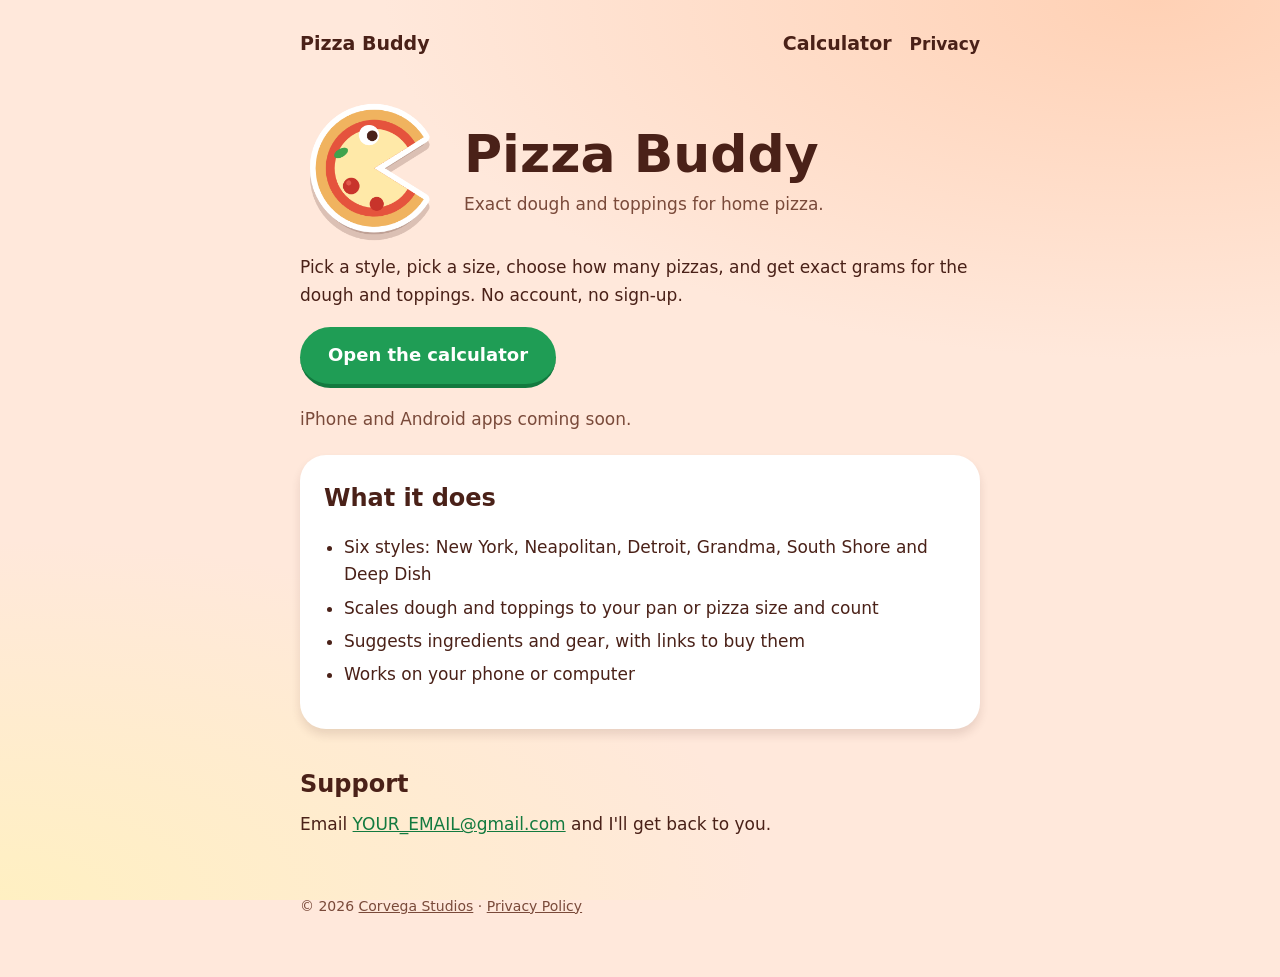
==== index.html @ 5227f6b6 "Move site to repo root; use pizzabuddy.io Co-Authored-By: Claude Sonnet 5.5 <noreply@anthropic.com>" ====
<!doctype html><html lang="en"><head><meta charset="utf-8"><meta name="viewport" content="width=device-width,initial-scale=1">
<title>Pizza Buddy | Home pizza dough calculator</title>
<meta name="description" content="Pick a style and size, get exact dough and topping weights for home pizza. Six styles from New York to Deep Dish.">
<meta property="og:title" content="Pizza Buddy"><meta property="og:description" content="Exact dough and topping weights for home pizza."><meta property="og:image" content="https://pizzabuddy.io/assets/social-og-1200x630.png"><meta property="og:url" content="https://pizzabuddy.io/">
<link rel="icon" href="assets/favicon-32.png"><link rel="apple-touch-icon" href="assets/apple-touch-icon-180.png"><link rel="stylesheet" href="style.css"></head><body><div class="wrap">
<nav><a href="./">Pizza Buddy</a><span><a href="app/">Calculator</a><a href="privacy.html">Privacy</a></span></nav>
<div class="hero"><img src="assets/mark-256.png" alt="Pizza Buddy logo"><div>
<h1 style="margin:0 0 8px">Pizza Buddy</h1>
<p class="muted" style="margin:0">Exact dough and toppings for home pizza.</p></div></div>
<p>Pick a style, pick a size, choose how many pizzas, and get exact grams for the dough and toppings. No account, no sign-up.</p>
<div class="row"><a class="btn" href="app/">Open the calculator</a></div>
<p class="muted">iPhone and Android apps coming soon.</p>
<div class="card"><h2 style="margin-top:0">What it does</h2><ul>
<li>Six styles: New York, Neapolitan, Detroit, Grandma, South Shore and Deep Dish</li>
<li>Scales dough and toppings to your pan or pizza size and count</li>
<li>Suggests ingredients and gear, with links to buy them</li>
<li>Works on your phone or computer</li></ul></div>
<h2>Support</h2>
<p>Email <a href="mailto:YOUR_EMAIL@gmail.com">YOUR_EMAIL@gmail.com</a> and I'll get back to you.</p>
<footer>&copy; 2026 <a href="studio/">Corvega Studios</a> &middot; <a href="privacy.html">Privacy Policy</a></footer>
</div></body></html>
---- style.css ----
:root{--page:#FFE8DB;--ink:#4A2118;--muted:#7A4A3A;--surface:#fff;--accent:#1F9D55;--deep:#137A3F;--line:#FFD2BC}
*{box-sizing:border-box}
body{margin:0;background:var(--page);color:var(--ink);font:17px/1.6 ui-rounded,"SF Pro Rounded","Nunito","Segoe UI",system-ui,sans-serif;min-height:100vh;background-image:radial-gradient(60% 40% at 90% 0%,#FFD1B5,transparent),radial-gradient(60% 40% at 0% 100%,#FFF0C2,transparent);background-attachment:fixed}
.wrap{max-width:720px;margin:0 auto;padding:28px 20px 60px}
nav{display:flex;justify-content:space-between;align-items:center;margin-bottom:44px;font-weight:600}
nav a{color:var(--ink);text-decoration:none;margin-left:18px}nav a:first-child{margin-left:0;font-size:19px}
h1{font-size:clamp(34px,7vw,52px);line-height:1.1;margin:0 0 16px}
h2{font-size:24px;margin:36px 0 8px}
p{margin:0 0 14px}.muted{color:var(--muted)}
.card{background:var(--surface);border-radius:26px;padding:24px;box-shadow:0 6px 10px rgba(74,33,24,.12);margin:22px 0}
.btn{display:inline-block;background:var(--accent);color:#fff;text-decoration:none;font-weight:600;padding:14px 28px;border-radius:999px;border-bottom:4px solid var(--deep);font-size:18px}
.btn:active{transform:translateY(2px)}
.btn.ghost{background:#fff;color:var(--ink);border:2px solid var(--line);border-bottom-width:4px}
a{color:var(--deep)}ul{padding-left:20px}li{margin-bottom:6px}
.hero{display:flex;align-items:center;gap:24px;flex-wrap:wrap;margin-bottom:12px}
.hero img{width:140px;height:140px}
.row{display:flex;gap:12px;flex-wrap:wrap;margin:18px 0}
.soon{display:inline-block;background:#fff;border:2px dashed var(--line);border-radius:14px;padding:10px 16px;color:var(--muted);font-weight:600}
footer{margin-top:56px;color:var(--muted);font-size:14px}footer a{color:var(--muted)}
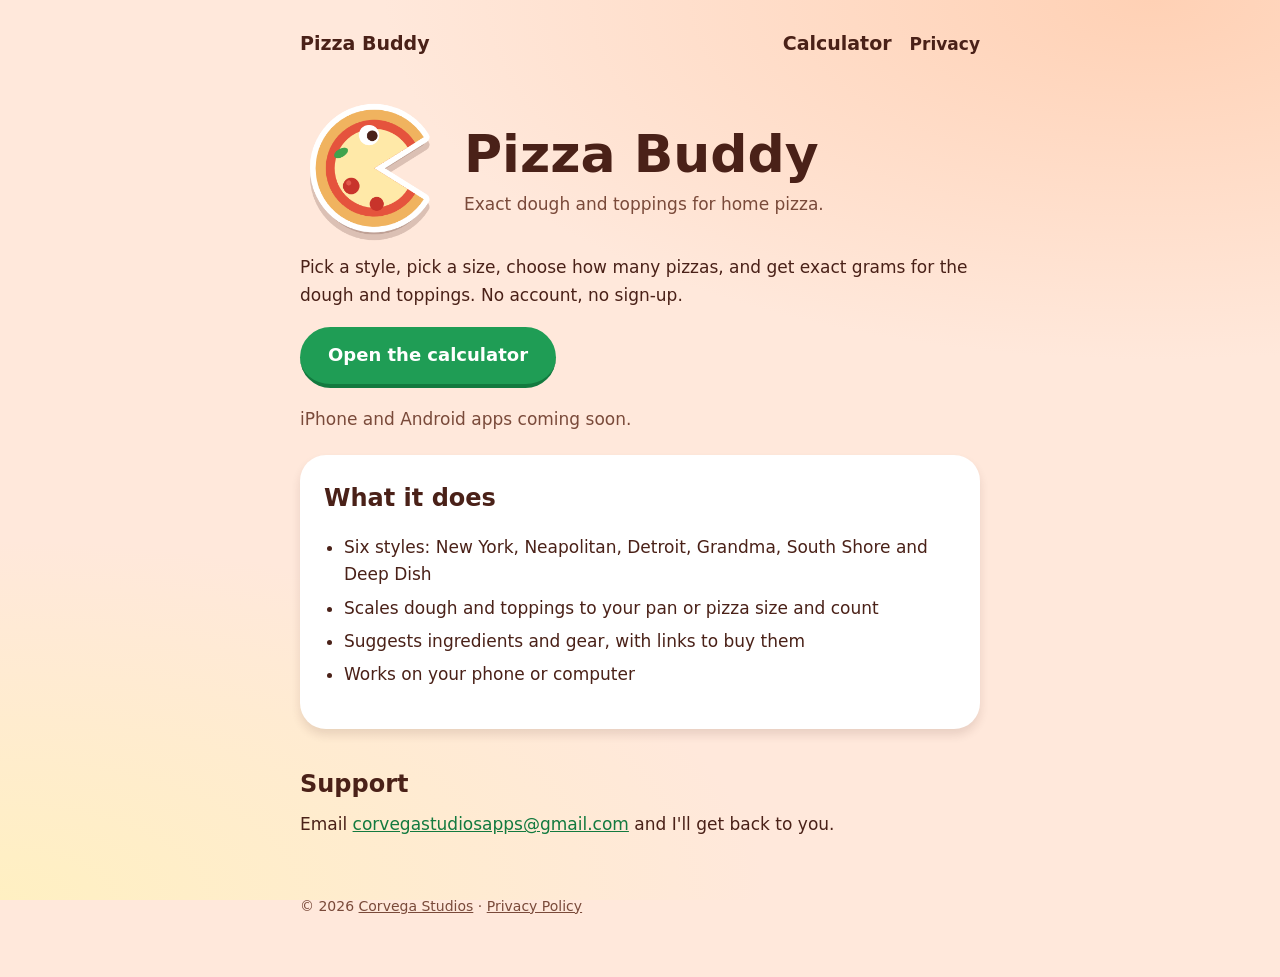
==== commit ccc1c6f6: "Set support email Co-Authored-By: Claude Sonnet 5.5 <noreply@anthropic.com>" ====
--- a/index.html
+++ b/index.html
@@ -16,6 +16,6 @@
 <li>Suggests ingredients and gear, with links to buy them</li>
 <li>Works on your phone or computer</li></ul></div>
 <h2>Support</h2>
-<p>Email <a href="mailto:YOUR_EMAIL@gmail.com">YOUR_EMAIL@gmail.com</a> and I'll get back to you.</p>
+<p>Email <a href="mailto:corvegastudiosapps@gmail.com">corvegastudiosapps@gmail.com</a> and I'll get back to you.</p>
 <footer>&copy; 2026 <a href="studio/">Corvega Studios</a> &middot; <a href="privacy.html">Privacy Policy</a></footer>
 </div></body></html>
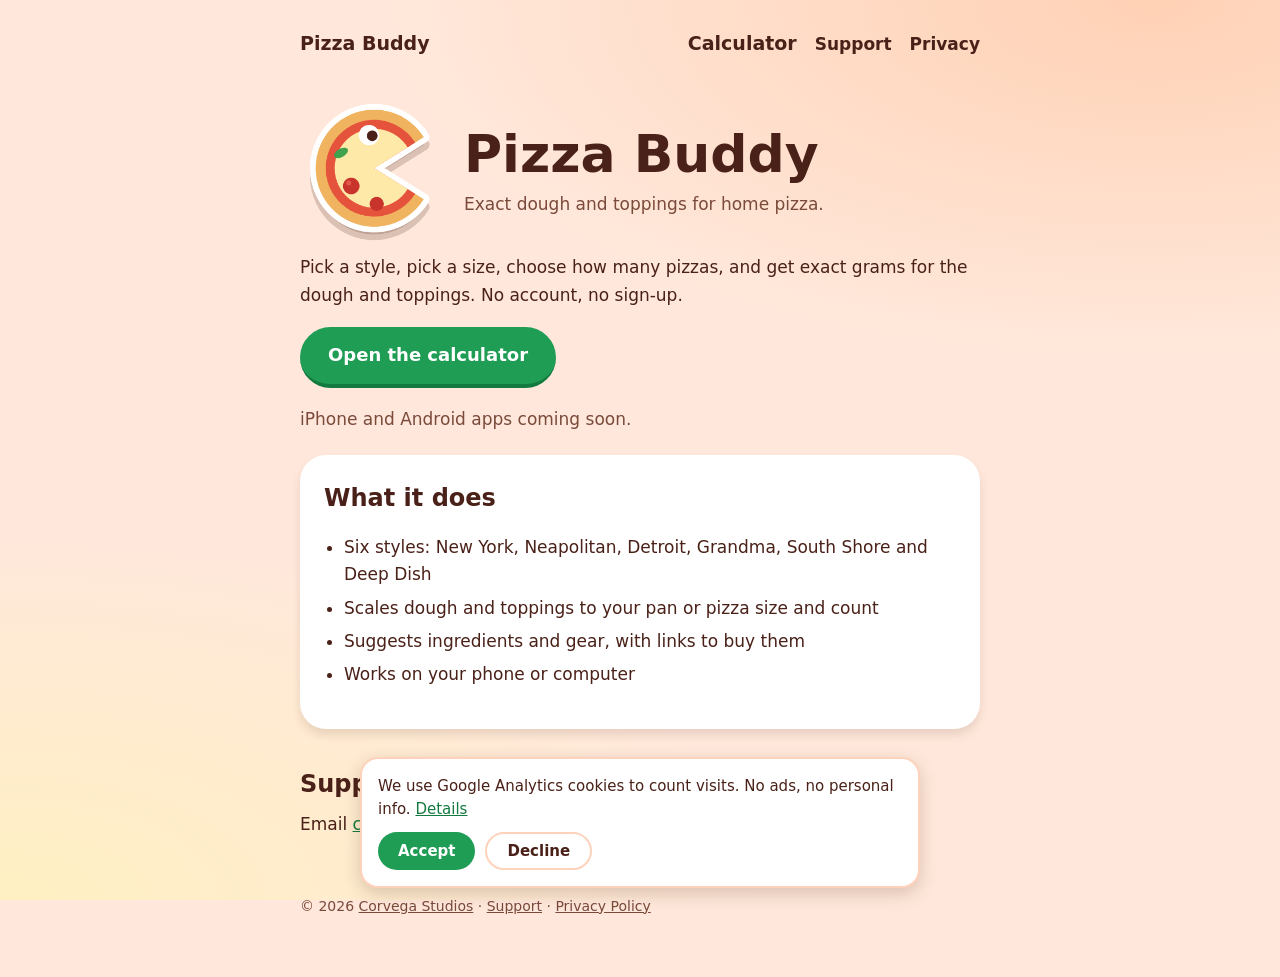
==== commit a85cfdc3: "Add consent banner, support page, JSON-LD, loading placeholder Co-Authored-By: Claude Sonnet 5.5 <no" ====
--- a/index.html
+++ b/index.html
@@ -2,8 +2,8 @@
 <title>Pizza Buddy | Home pizza dough calculator</title>
 <meta name="description" content="Pick a style and size, get exact dough and topping weights for home pizza. Six styles from New York to Deep Dish.">
 <meta property="og:title" content="Pizza Buddy"><meta property="og:description" content="Exact dough and topping weights for home pizza."><meta property="og:image" content="https://pizzabuddy.io/assets/social-og-1200x630.png"><meta property="og:url" content="https://pizzabuddy.io/">
-<link rel="icon" href="assets/favicon-32.png"><link rel="apple-touch-icon" href="assets/apple-touch-icon-180.png"><link rel="stylesheet" href="style.css"></head><body><div class="wrap">
-<nav><a href="./">Pizza Buddy</a><span><a href="app/">Calculator</a><a href="privacy.html">Privacy</a></span></nav>
+<link rel="icon" href="assets/favicon-32.png"><link rel="apple-touch-icon" href="assets/apple-touch-icon-180.png"><link rel="stylesheet" href="style.css"><!-- Google tag (gtag.js) --><script async src="https://www.googletagmanager.com/gtag/js?id=G-6YEZPTC8D3"></script><script>window.dataLayer=window.dataLayer||[];function gtag(){dataLayer.push(arguments);}gtag("consent","default",{analytics_storage:"denied",ad_storage:"denied",ad_user_data:"denied",ad_personalization:"denied"});try{if(localStorage.getItem("pb-consent")==="granted")gtag("consent","update",{analytics_storage:"granted"})}catch(e){}gtag("js",new Date());gtag("config","G-6YEZPTC8D3");</script><script src="/consent.js" defer></script><script type="application/ld+json">{"@context":"https://schema.org","@type":"WebApplication","name":"Pizza Buddy","url":"https://pizzabuddy.io/app/","description":"Exact dough and topping weights for home pizza.","applicationCategory":"LifestyleApplication","operatingSystem":"Any","offers":{"@type":"Offer","price":"0","priceCurrency":"USD"},"publisher":{"@type":"Organization","name":"Corvega Studios","url":"https://pizzabuddy.io/studio/"}}</script></head><body><div class="wrap">
+<nav><a href="./">Pizza Buddy</a><span><a href="app/">Calculator</a><a href="support.html">Support</a><a href="privacy.html">Privacy</a></span></nav>
 <div class="hero"><img src="assets/mark-256.png" alt="Pizza Buddy logo"><div>
 <h1 style="margin:0 0 8px">Pizza Buddy</h1>
 <p class="muted" style="margin:0">Exact dough and toppings for home pizza.</p></div></div>
@@ -17,5 +17,5 @@
 <li>Works on your phone or computer</li></ul></div>
 <h2>Support</h2>
 <p>Email <a href="mailto:corvegastudiosapps@gmail.com">corvegastudiosapps@gmail.com</a> and I'll get back to you.</p>
-<footer>&copy; 2026 <a href="studio/">Corvega Studios</a> &middot; <a href="privacy.html">Privacy Policy</a></footer>
+<footer>&copy; 2026 <a href="studio/">Corvega Studios</a> &middot; <a href="support.html">Support</a> &middot; <a href="privacy.html">Privacy Policy</a></footer>
 </div></body></html>
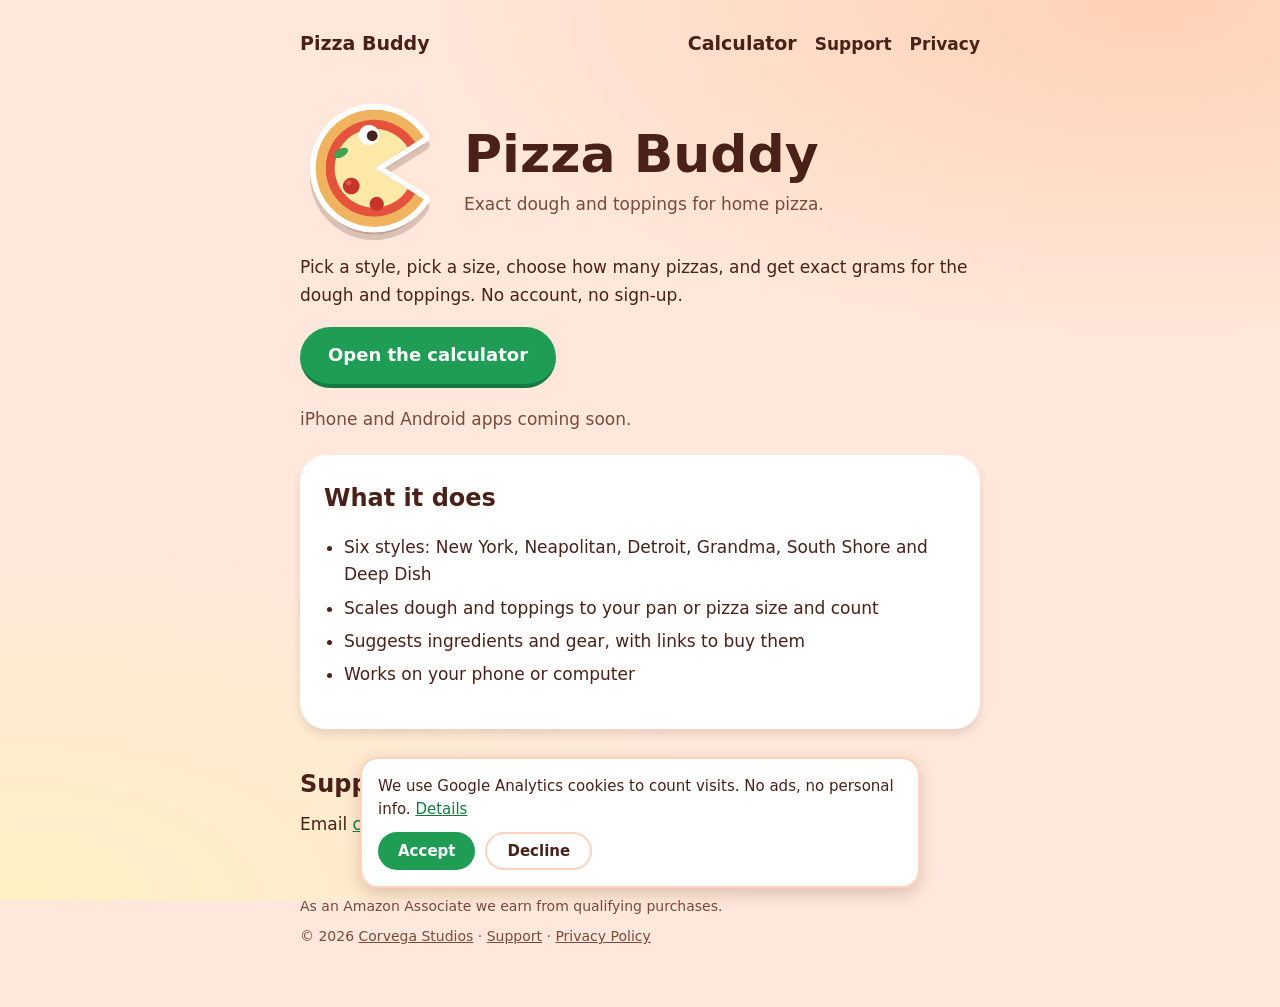
==== commit 6aaf767e: "Add Amazon Associates disclosure to footer and privacy policy Co-Authored-By: Claude Sonnet 5.5 <nor" ====
--- a/index.html
+++ b/index.html
@@ -17,5 +17,5 @@
 <li>Works on your phone or computer</li></ul></div>
 <h2>Support</h2>
 <p>Email <a href="mailto:corvegastudiosapps@gmail.com">corvegastudiosapps@gmail.com</a> and I'll get back to you.</p>
-<footer>&copy; 2026 <a href="studio/">Corvega Studios</a> &middot; <a href="support.html">Support</a> &middot; <a href="privacy.html">Privacy Policy</a></footer>
+<footer><p style="margin:0 0 8px">As an Amazon Associate we earn from qualifying purchases.</p>&copy; 2026 <a href="studio/">Corvega Studios</a> &middot; <a href="support.html">Support</a> &middot; <a href="privacy.html">Privacy Policy</a></footer>
 </div></body></html>
